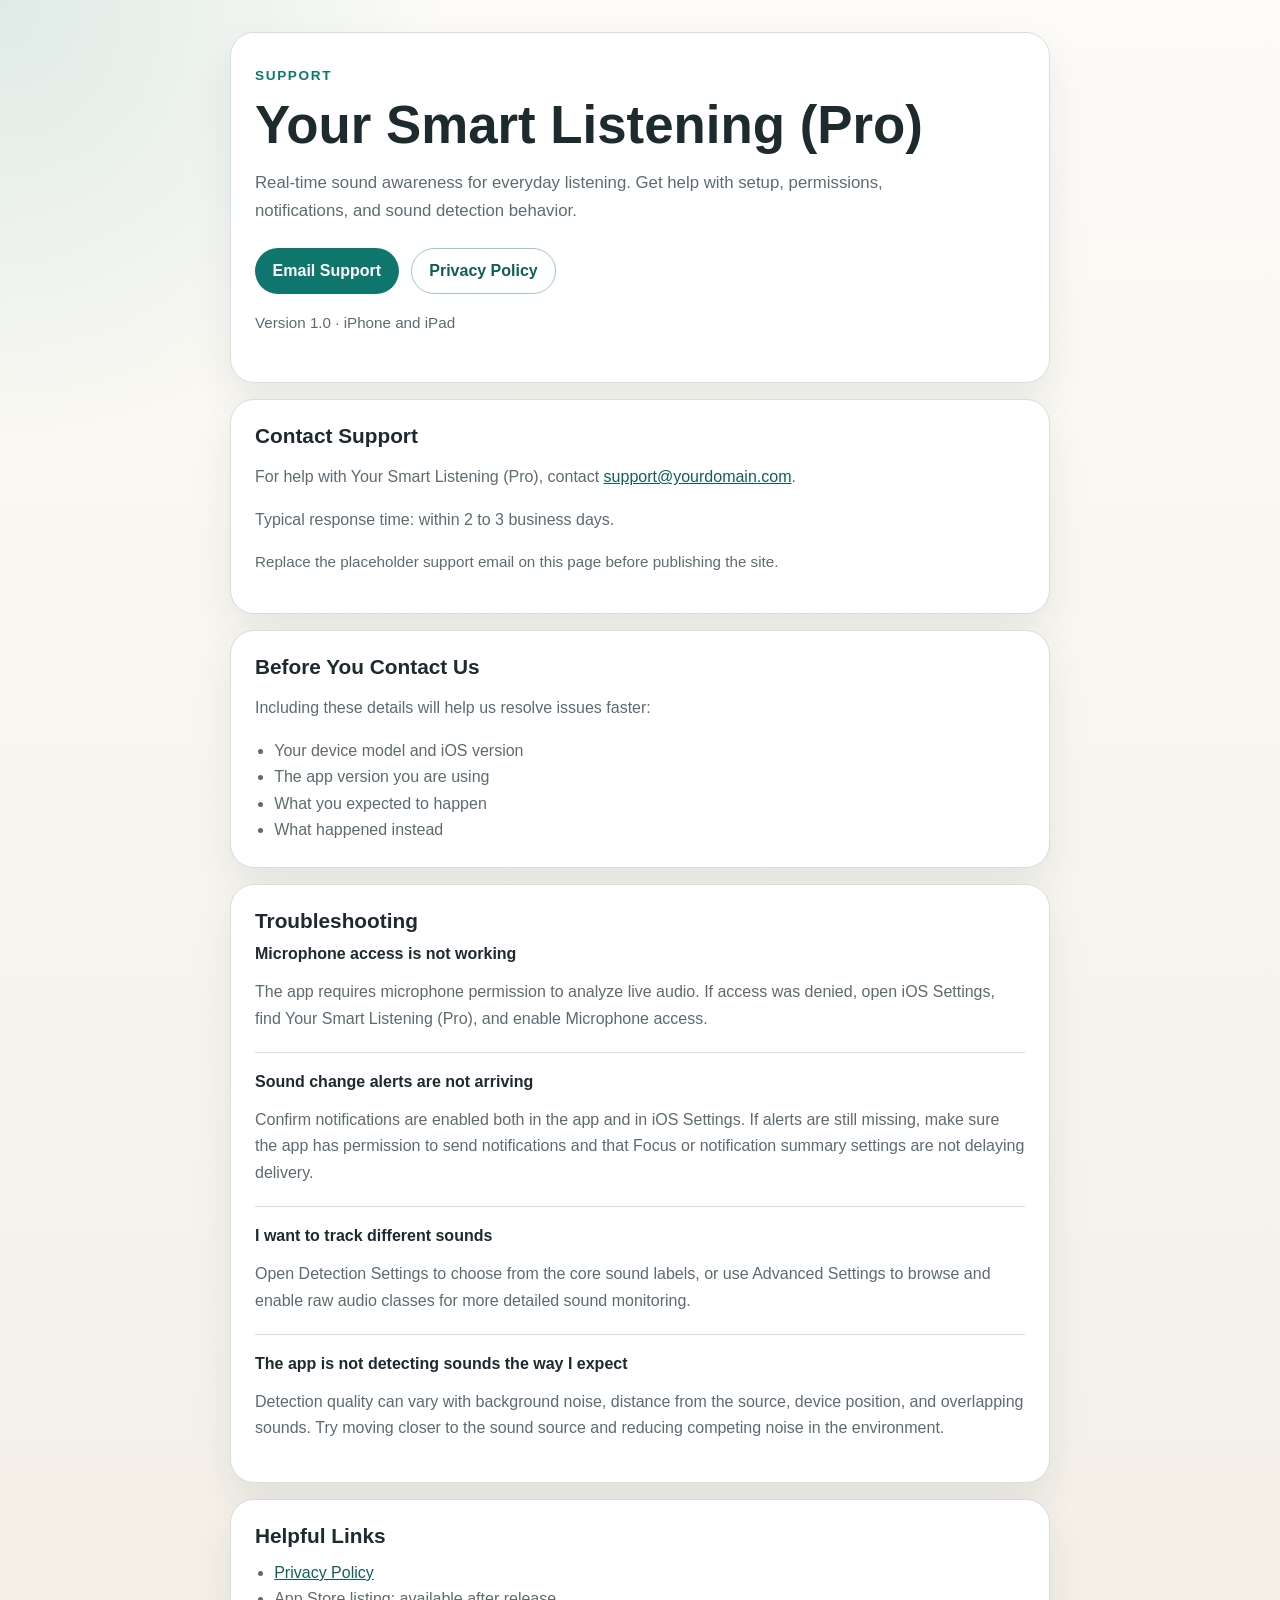
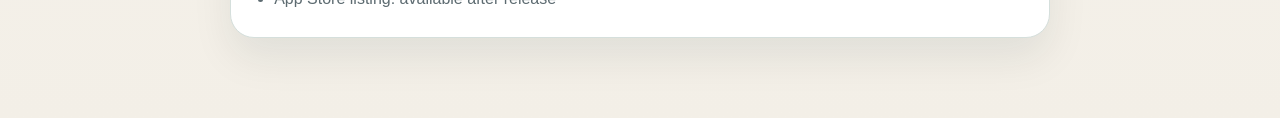
==== index.html @ 6106da6c "Initial support site" ====
<!doctype html>
<html lang="en">
<head>
  <meta charset="utf-8">
  <meta name="viewport" content="width=device-width, initial-scale=1">
  <title>Your Smart Listening (Pro) Support</title>
  <meta
    name="description"
    content="Support for Your Smart Listening (Pro), including contact information, troubleshooting, and privacy details."
  >
  <meta name="theme-color" content="#0f766e">
  <link rel="icon" href="favicon.svg" type="image/svg+xml">
  <link rel="stylesheet" href="styles.css">
</head>
<body>
  <main class="page">
    <header class="hero card">
      <p class="eyebrow">Support</p>
      <h1>Your Smart Listening (Pro)</h1>
      <p class="lede">
        Real-time sound awareness for everyday listening. Get help with setup, permissions,
        notifications, and sound detection behavior.
      </p>
      <div class="actions">
        <a class="button" href="mailto:support@yourdomain.com">Email Support</a>
        <a class="button button-secondary" href="privacy.html">Privacy Policy</a>
      </div>
      <p class="meta">Version 1.0 · iPhone and iPad</p>
    </header>

    <section class="card">
      <h2>Contact Support</h2>
      <p>
        For help with Your Smart Listening (Pro), contact
        <a href="mailto:support@yourdomain.com">support@yourdomain.com</a>.
      </p>
      <p>
        Typical response time: within 2 to 3 business days.
      </p>
      <p class="note">
        Replace the placeholder support email on this page before publishing the site.
      </p>
    </section>

    <section class="card">
      <h2>Before You Contact Us</h2>
      <p>
        Including these details will help us resolve issues faster:
      </p>
      <ul>
        <li>Your device model and iOS version</li>
        <li>The app version you are using</li>
        <li>What you expected to happen</li>
        <li>What happened instead</li>
      </ul>
    </section>

    <section class="card">
      <h2>Troubleshooting</h2>

      <article class="faq">
        <h3>Microphone access is not working</h3>
        <p>
          The app requires microphone permission to analyze live audio. If access was denied,
          open iOS Settings, find Your Smart Listening (Pro), and enable Microphone access.
        </p>
      </article>

      <article class="faq">
        <h3>Sound change alerts are not arriving</h3>
        <p>
          Confirm notifications are enabled both in the app and in iOS Settings. If alerts are
          still missing, make sure the app has permission to send notifications and that Focus or
          notification summary settings are not delaying delivery.
        </p>
      </article>

      <article class="faq">
        <h3>I want to track different sounds</h3>
        <p>
          Open Detection Settings to choose from the core sound labels, or use Advanced Settings
          to browse and enable raw audio classes for more detailed sound monitoring.
        </p>
      </article>

      <article class="faq">
        <h3>The app is not detecting sounds the way I expect</h3>
        <p>
          Detection quality can vary with background noise, distance from the source, device
          position, and overlapping sounds. Try moving closer to the sound source and reducing
          competing noise in the environment.
        </p>
      </article>
    </section>

    <section class="card">
      <h2>Helpful Links</h2>
      <ul>
        <li><a href="privacy.html">Privacy Policy</a></li>
        <li>App Store listing: available after release</li>
      </ul>
    </section>
  </main>
</body>
</html>
---- styles.css ----
:root {
  --bg: #f3efe7;
  --paper: #fffdf8;
  --paper-strong: #ffffff;
  --ink: #1d2a2e;
  --muted: #5d6b71;
  --line: #d5dfdc;
  --accent: #0f766e;
  --accent-strong: #115e59;
  --shadow: 0 20px 40px rgba(15, 35, 33, 0.08);
  --radius: 24px;
  --max: 820px;
}

* {
  box-sizing: border-box;
}

html {
  font-size: 16px;
}

body {
  margin: 0;
  font-family: "Avenir Next", Avenir, "Segoe UI", sans-serif;
  color: var(--ink);
  background:
    radial-gradient(circle at top left, rgba(15, 118, 110, 0.12), transparent 28rem),
    linear-gradient(180deg, #fcfbf7 0%, var(--bg) 100%);
}

a {
  color: var(--accent-strong);
}

.page {
  width: min(calc(100% - 2rem), var(--max));
  margin: 0 auto;
  padding: 2rem 0 4rem;
}

.card {
  background: var(--paper-strong);
  border: 1px solid var(--line);
  border-radius: var(--radius);
  box-shadow: var(--shadow);
  padding: 1.5rem;
  margin-bottom: 1rem;
}

.hero {
  padding: 2rem 1.5rem;
}

.eyebrow {
  margin: 0 0 0.75rem;
  font-size: 0.85rem;
  font-weight: 700;
  letter-spacing: 0.12em;
  text-transform: uppercase;
  color: var(--accent);
}

h1,
h2,
h3 {
  margin-top: 0;
}

h1 {
  margin-bottom: 0.75rem;
  font-size: clamp(2rem, 5vw, 3.3rem);
  line-height: 1;
}

h2 {
  margin-bottom: 0.75rem;
  font-size: 1.3rem;
}

h3 {
  margin-bottom: 0.5rem;
  font-size: 1rem;
}

p,
li {
  color: var(--muted);
  line-height: 1.65;
}

ul {
  margin: 0.75rem 0 0;
  padding-left: 1.2rem;
}

.lede {
  max-width: 42rem;
  font-size: 1.05rem;
}

.meta,
.note {
  font-size: 0.95rem;
}

.actions {
  display: flex;
  flex-wrap: wrap;
  gap: 0.75rem;
  margin: 1.5rem 0 1rem;
}

.button {
  display: inline-flex;
  align-items: center;
  justify-content: center;
  min-height: 2.85rem;
  padding: 0.8rem 1.1rem;
  border-radius: 999px;
  background: var(--accent);
  color: #ffffff;
  text-decoration: none;
  font-weight: 700;
}

.button:hover,
.button:focus-visible {
  background: var(--accent-strong);
}

.button-secondary {
  background: transparent;
  color: var(--accent-strong);
  border: 1px solid #9fc8c3;
}

.button-secondary:hover,
.button-secondary:focus-visible {
  background: rgba(15, 118, 110, 0.08);
}

.faq + .faq {
  margin-top: 1.25rem;
  padding-top: 1.25rem;
  border-top: 1px solid var(--line);
}

@media (max-width: 640px) {
  .page {
    width: min(calc(100% - 1rem), var(--max));
    padding-top: 1rem;
  }

  .card,
  .hero {
    padding: 1.25rem;
    border-radius: 20px;
  }
}
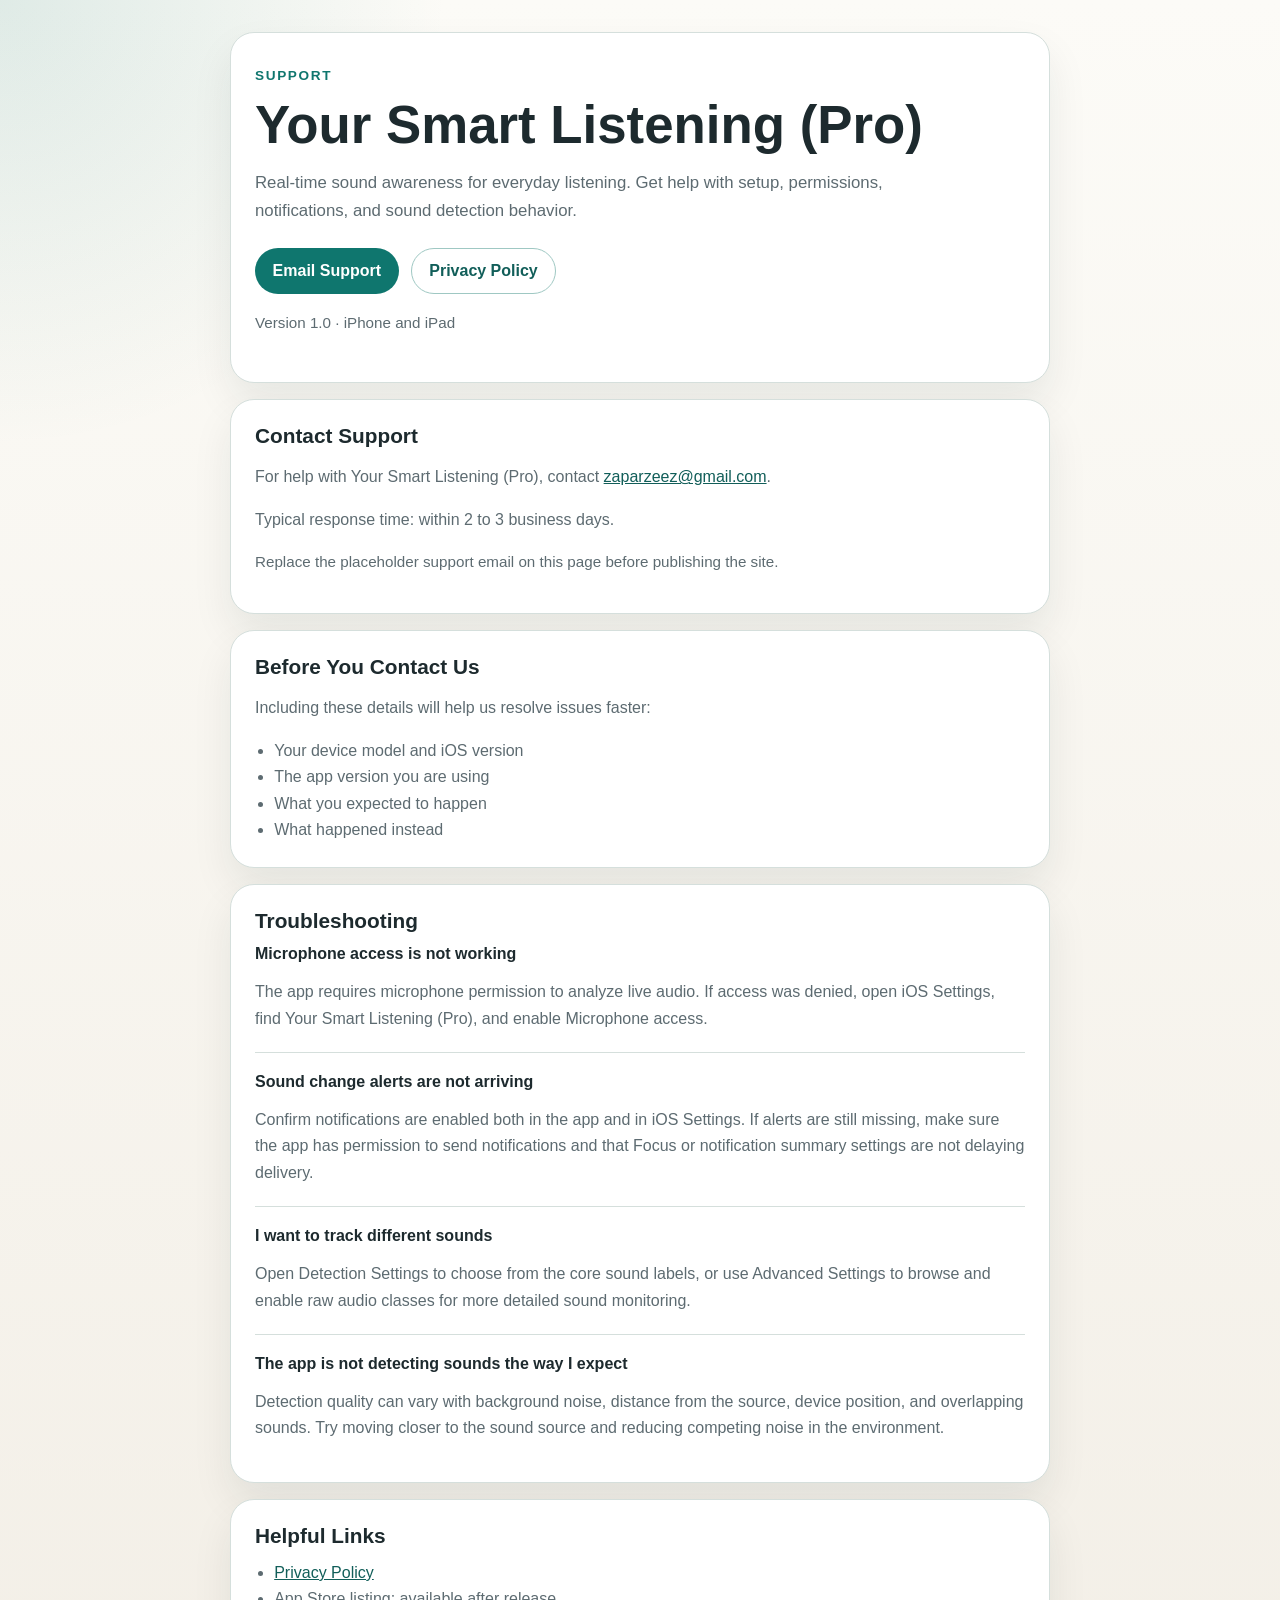
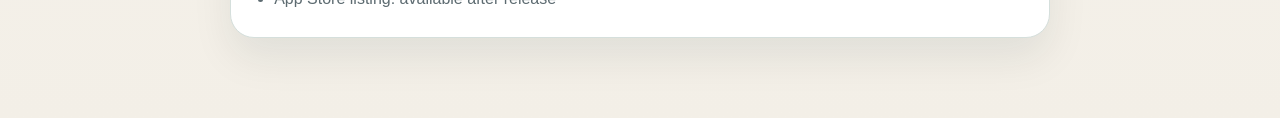
==== commit 5b224cbd: "Update support email" ====
--- a/index.html
+++ b/index.html
@@ -22,7 +22,7 @@
         notifications, and sound detection behavior.
       </p>
       <div class="actions">
-        <a class="button" href="mailto:support@yourdomain.com">Email Support</a>
+        <a class="button" href="mailto:zaparzeez@gmail.com">Email Support</a>
         <a class="button button-secondary" href="privacy.html">Privacy Policy</a>
       </div>
       <p class="meta">Version 1.0 · iPhone and iPad</p>
@@ -32,7 +32,7 @@
       <h2>Contact Support</h2>
       <p>
         For help with Your Smart Listening (Pro), contact
-        <a href="mailto:support@yourdomain.com">support@yourdomain.com</a>.
+        <a href="mailto:zaparzeez@gmail.com">zaparzeez@gmail.com</a>.
       </p>
       <p>
         Typical response time: within 2 to 3 business days.
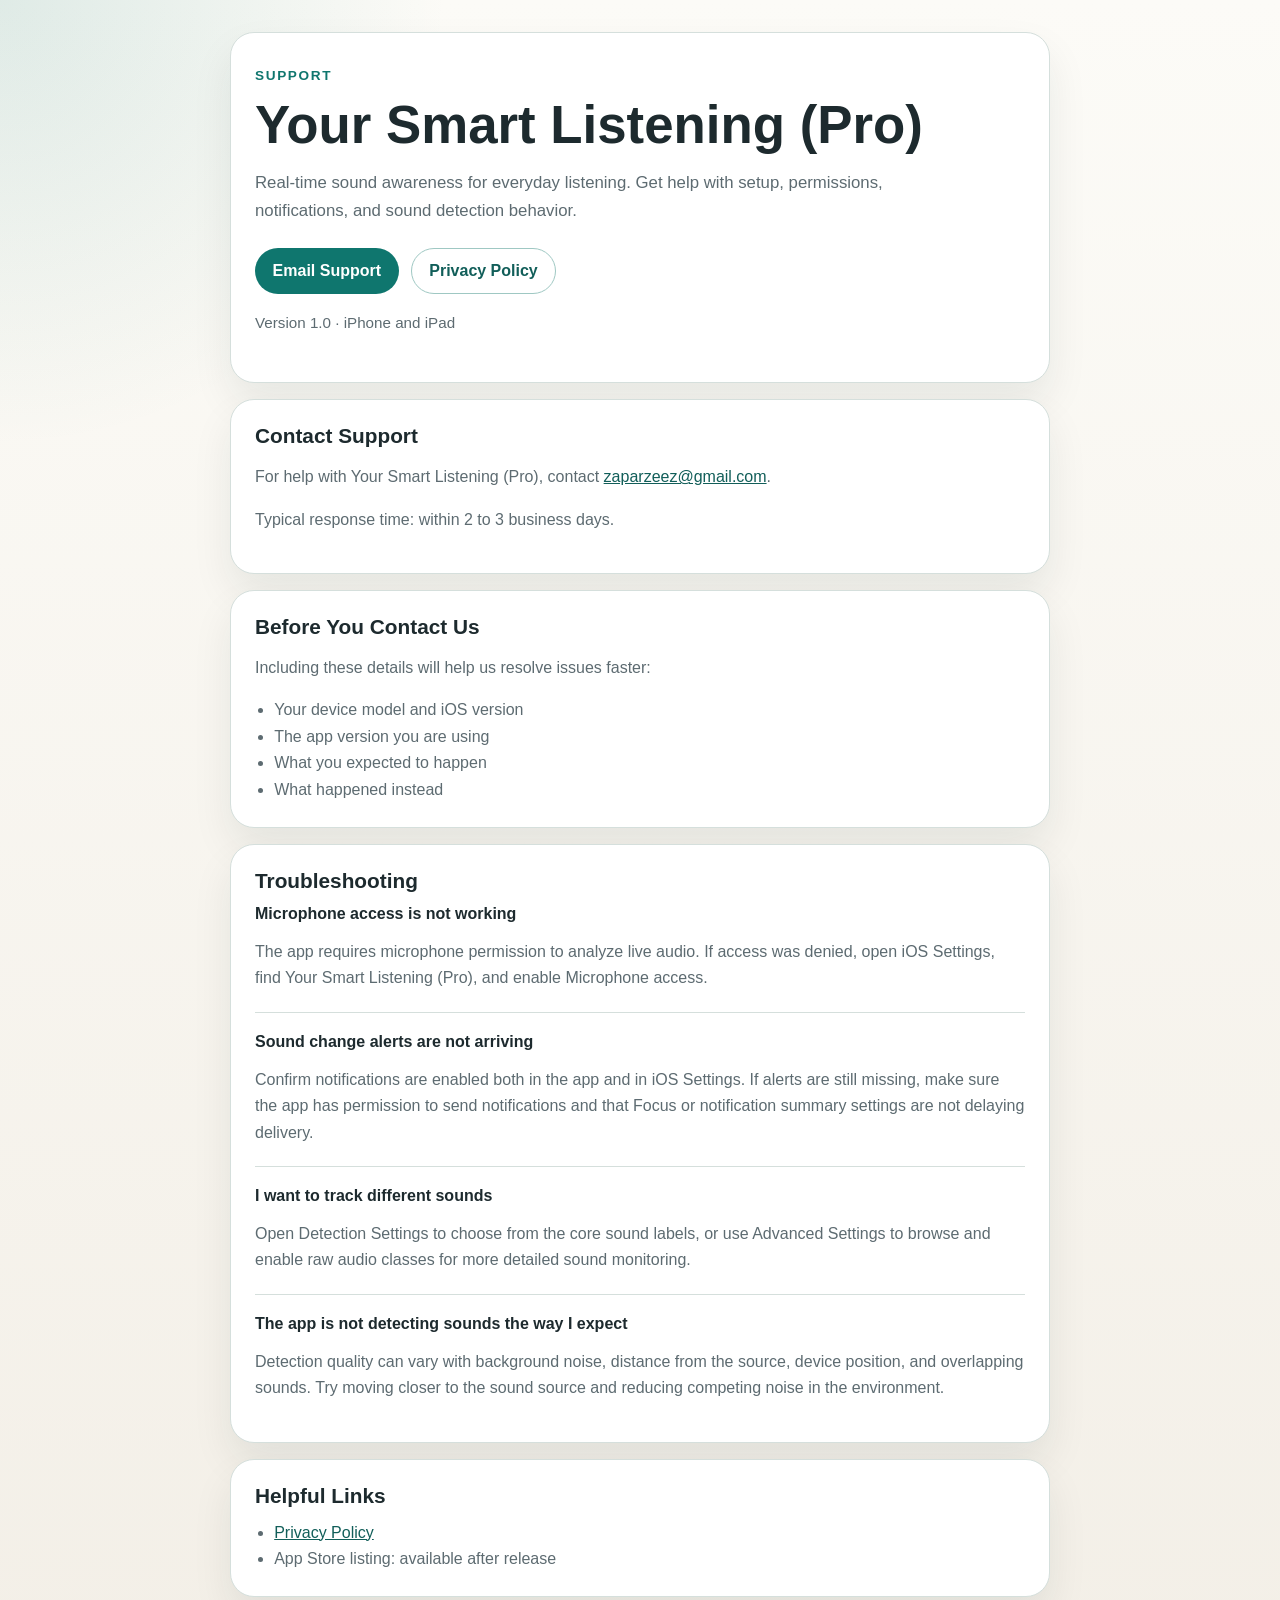
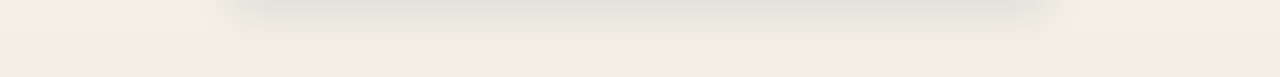
==== commit f5303920: "Remove placeholder support note" ====
--- a/index.html
+++ b/index.html
@@ -36,9 +36,6 @@
       </p>
       <p>
         Typical response time: within 2 to 3 business days.
-      </p>
-      <p class="note">
-        Replace the placeholder support email on this page before publishing the site.
       </p>
     </section>
 
